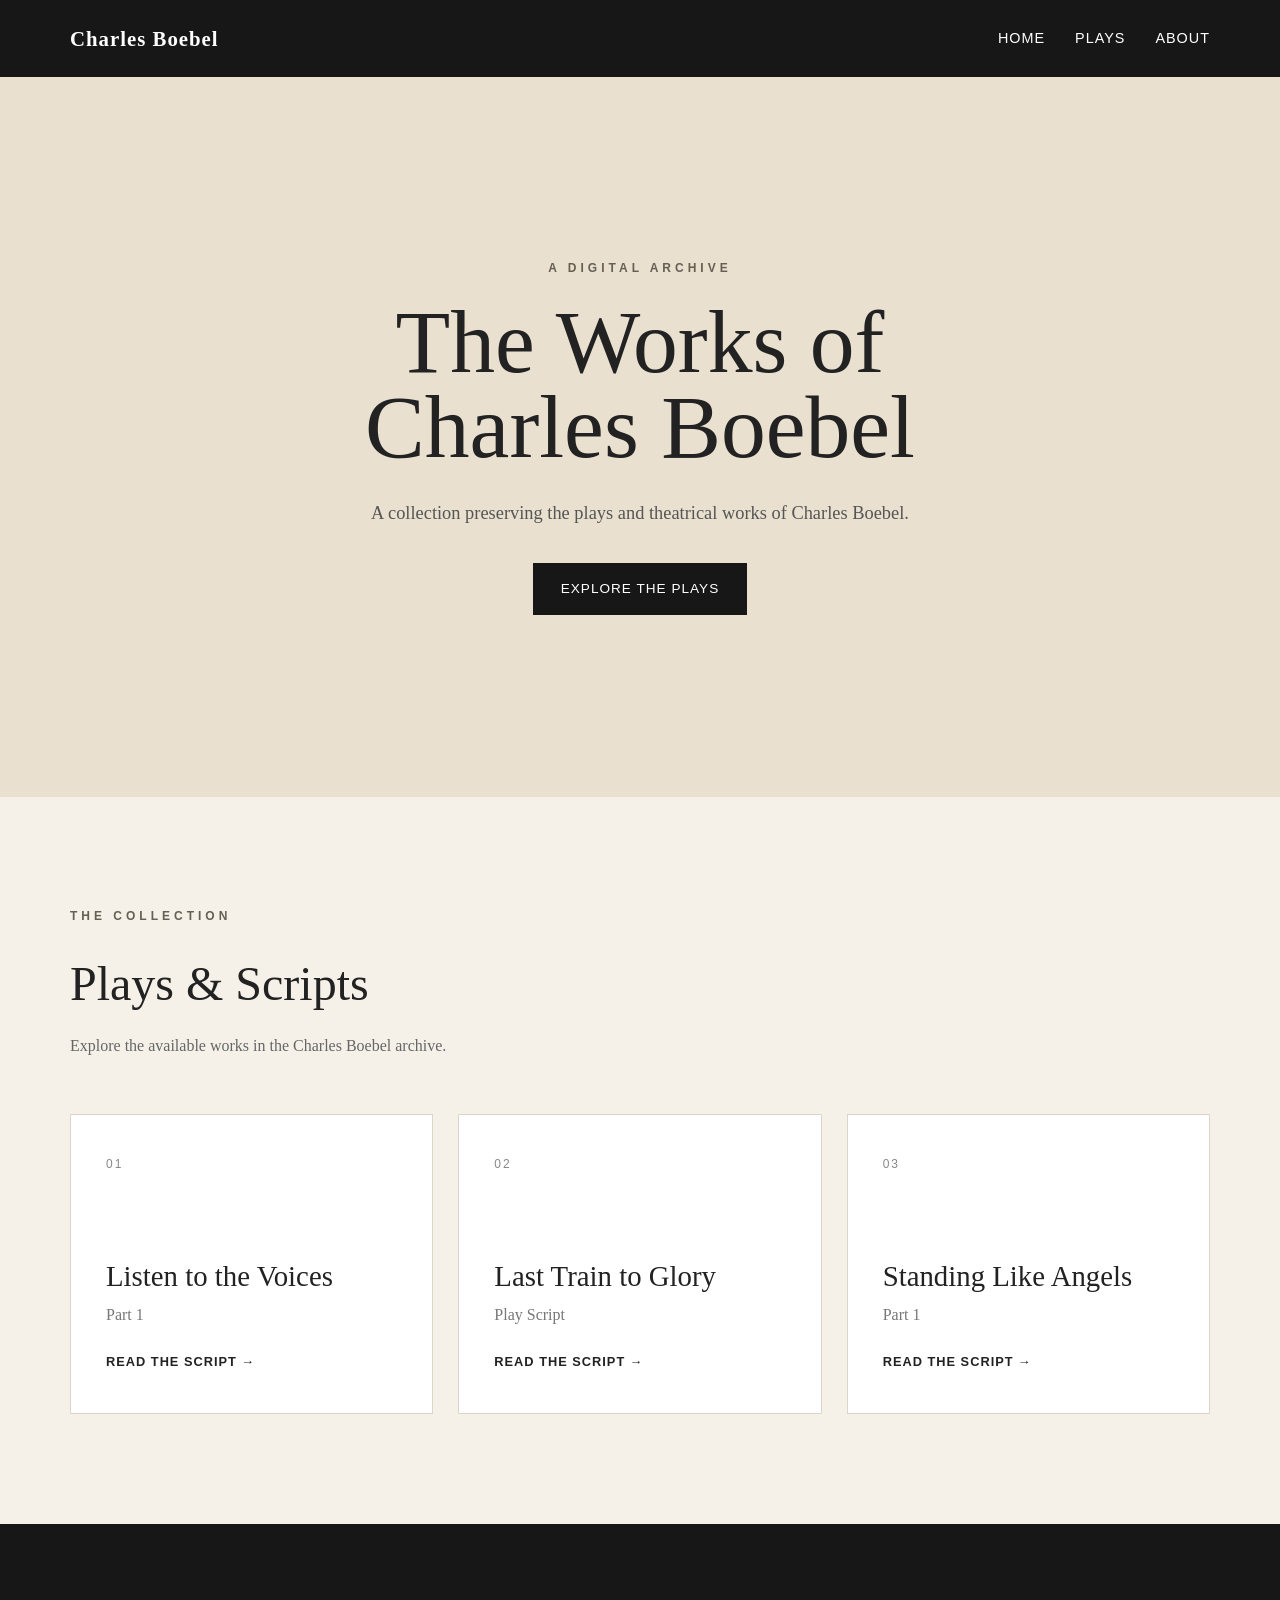
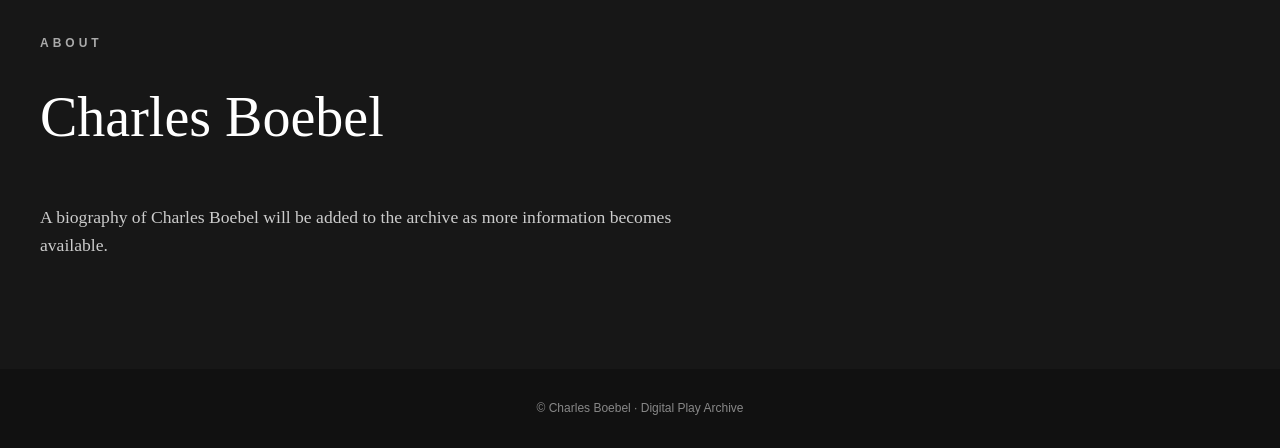
==== index.html @ 43d835ea "Add files via upload" ====
<!DOCTYPE html>
<html lang="en">
<head>
    <meta charset="UTF-8">
    <meta name="viewport" content="width=device-width, initial-scale=1.0">
    <title>The Works of Charles Boebel</title>
    <link rel="stylesheet" href="style.css">
</head>

<body>

    <header>
        <nav>
            <div class="logo">Charles Boebel</div>

            <div class="nav-links">
                <a href="#home">Home</a>
                <a href="#plays">Plays</a>
                <a href="#about">About</a>
            </div>
        </nav>
    </header>

    <main>

        <section id="home" class="hero">
            <div class="hero-content">
                <p class="eyebrow">A DIGITAL ARCHIVE</p>

                <h1>The Works of<br>Charles Boebel</h1>

                <p class="intro">
                    A collection preserving the plays and theatrical works
                    of Charles Boebel.
                </p>

                <a href="#plays" class="button">Explore the Plays</a>
            </div>
        </section>


        <section id="plays" class="plays-section">

            <div class="section-heading">
                <p class="eyebrow">THE COLLECTION</p>
                <h2>Plays & Scripts</h2>
                <p>
                    Explore the available works in the Charles Boebel archive.
                </p>
            </div>

            <div class="play-grid">

                <article class="play-card">
                    <div class="play-number">01</div>
                    <h3>Listen to the Voices</h3>
                    <p>Part 1</p>
                    <a href="plays/listen-to-the-voices. pdf" target="_blank">
                        Read the Script →
                    </a>
                </article>

                <article class="play-card">
                    <div class="play-number">02</div>
                    <h3>Last Train to Glory</h3>
                    <p>Play Script</p>
                    <a href="plays/last-train-to-glory. pdf" target="_blank">
                        Read the Script →
                    </a>
                </article>

                <article class="play-card">
                    <div class="play-number">03</div>
                    <h3>Standing Like Angels</h3>
                    <p>Part 1</p>
                    <a href="plays/standing-like-angels. pdf" target="_blank">
                        Read the Script →
                    </a>
                </article>

            </div>

        </section>


        <section id="about" class="about-section">

            <div class="section-heading">
                <p class="eyebrow">ABOUT</p>
                <h2>Charles Boebel</h2>
            </div>

            <div class="about-content">
                <p>
                    A biography of Charles Boebel will be added to the archive
                    as more information becomes available.
                </p>
            </div>

        </section>

    </main>


    <footer>
        <p>© Charles Boebel · Digital Play Archive</p>
    </footer>

</body>
</html>
---- style.css ----
/* ================================
   CHARLES BOEBEL DIGITAL ARCHIVE
   ================================ */

* {
    margin: 0;
    padding: 0;
    box-sizing: border-box;
}

html {
    scroll-behavior: smooth;
}

body {
    font-family: Georgia, "Times New Roman", serif;
    background: #f5f1e8;
    color: #222;
    line-height: 1.6;
}

/* Navigation */

header {
    background: #171717;
    color: white;
    position: sticky;
    top: 0;
    z-index: 100;
}

nav {
    max-width: 1200px;
    margin: auto;
    padding: 22px 30px;
    display: flex;
    justify-content: space-between;
    align-items: center;
}

.logo {
    font-size: 1.3rem;
    letter-spacing: 1px;
    font-weight: bold;
}

.nav-links {
    display: flex;
    gap: 30px;
}

.nav-links a {
    color: white;
    text-decoration: none;
    font-family: Arial, sans-serif;
    font-size: 0.9rem;
    letter-spacing: 1px;
    text-transform: uppercase;
}

.nav-links a:hover {
    opacity: 0.65;
}

/* Hero */

.hero {
    min-height: 80vh;
    display: flex;
    align-items: center;
    justify-content: center;
    text-align: center;
    padding: 80px 25px;
    background: #e9e0cf;
}

.hero-content {
    max-width: 850px;
}

.eyebrow {
    font-family: Arial, sans-serif;
    font-size: 0.75rem;
    letter-spacing: 4px;
    font-weight: bold;
    margin-bottom: 20px;
    color: #665f53;
}

.hero h1 {
    font-size: clamp(3rem, 7vw, 6.5rem);
    line-height: 0.95;
    font-weight: normal;
    margin-bottom: 30px;
}

.intro {
    max-width: 600px;
    margin: 0 auto 35px;
    font-size: 1.15rem;
    color: #555;
}

.button {
    display: inline-block;
    background: #171717;
    color: white;
    text-decoration: none;
    padding: 15px 28px;
    font-family: Arial, sans-serif;
    font-size: 0.85rem;
    letter-spacing: 1px;
    text-transform: uppercase;
}

.button:hover {
    background: #444;
}

/* Plays */

.plays-section {
    max-width: 1200px;
    margin: auto;
    padding: 110px 30px;
}

.section-heading {
    margin-bottom: 55px;
}

.section-heading h2 {
    font-size: 3rem;
    font-weight: normal;
    margin-bottom: 10px;
}

.section-heading > p:last-child {
    color: #666;
}

.play-grid {
    display: grid;
    grid-template-columns: repeat(3, 1fr);
    gap: 25px;
}

.play-card {
    background: #fff;
    padding: 40px 35px;
    min-height: 300px;
    display: flex;
    flex-direction: column;
    border: 1px solid #ddd5c7;
    transition: transform 0.2s ease, box-shadow 0.2s ease;
}

.play-card:hover {
    transform: translateY(-5px);
    box-shadow: 0 15px 30px rgba(0, 0, 0, 0.08);
}

.play-number {
    font-family: Arial, sans-serif;
    font-size: 0.75rem;
    letter-spacing: 2px;
    color: #888;
    margin-bottom: auto;
}

.play-card h3 {
    font-size: 1.8rem;
    font-weight: normal;
    line-height: 1.2;
    margin-bottom: 8px;
}

.play-card p {
    color: #777;
    margin-bottom: 25px;
}

.play-card a {
    color: #222;
    font-family: Arial, sans-serif;
    font-size: 0.8rem;
    font-weight: bold;
    text-decoration: none;
    letter-spacing: 1px;
    text-transform: uppercase;
}

.play-card a:hover {
    text-decoration: underline;
}

/* About */

.about-section {
    background: #171717;
    color: white;
    padding: 110px 30px;
}

.about-section .section-heading {
    max-width: 1200px;
    margin: auto auto 40px;
}

.about-section .eyebrow {
    color: #aaa;
}

.about-section h2 {
    font-size: 3.5rem;
}

.about-content {
    max-width: 1200px;
    margin: auto;
}

.about-content p {
    max-width: 650px;
    color: #ccc;
    font-size: 1.1rem;
}

/* Footer */

footer {
    background: #111;
    color: #888;
    text-align: center;
    padding: 30px;
    font-family: Arial, sans-serif;
    font-size: 0.75rem;
}

/* Mobile */

@media (max-width: 800px) {

    .nav-links {
        gap: 15px;
    }

    .play-grid {
        grid-template-columns: 1fr;
    }

    .hero {
        min-height: 70vh;
    }

    .hero h1 {
        font-size: 3.5rem;
    }

    .section-heading h2 {
        font-size: 2.5rem;
    }
}
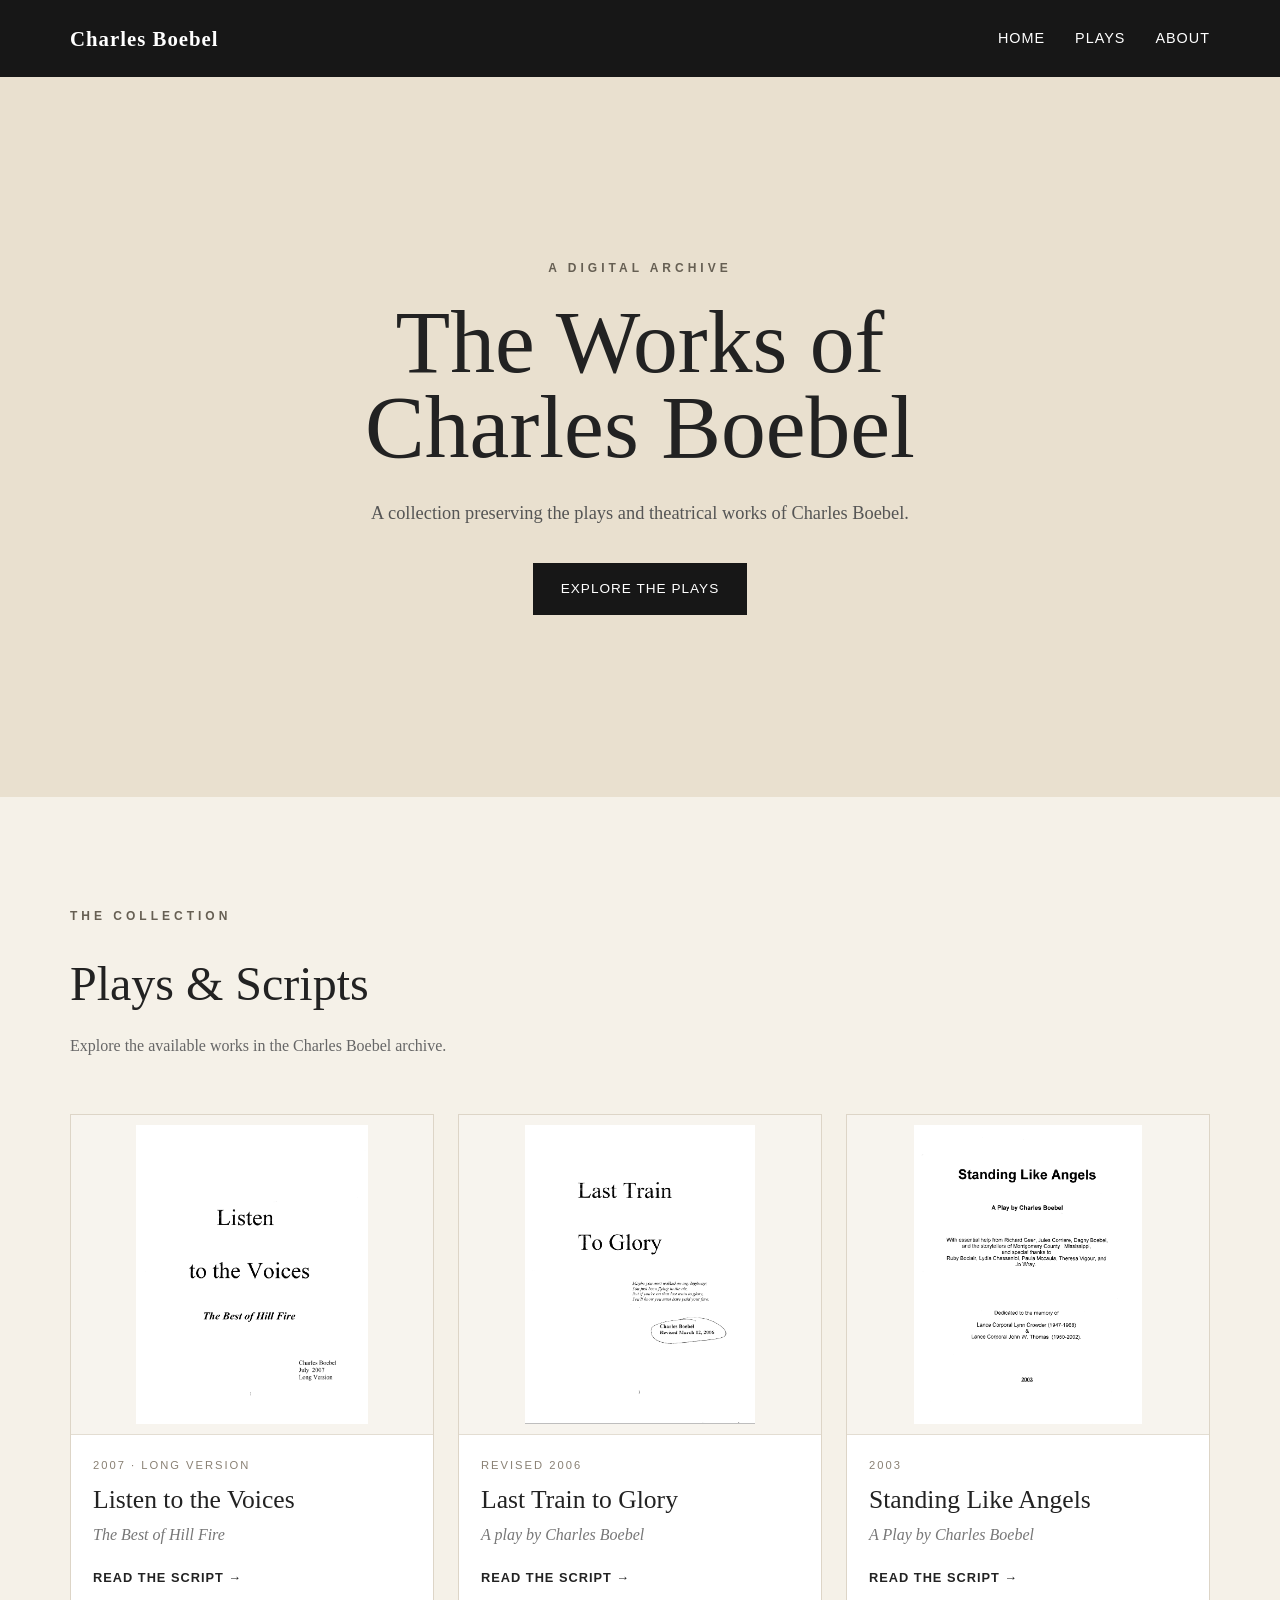
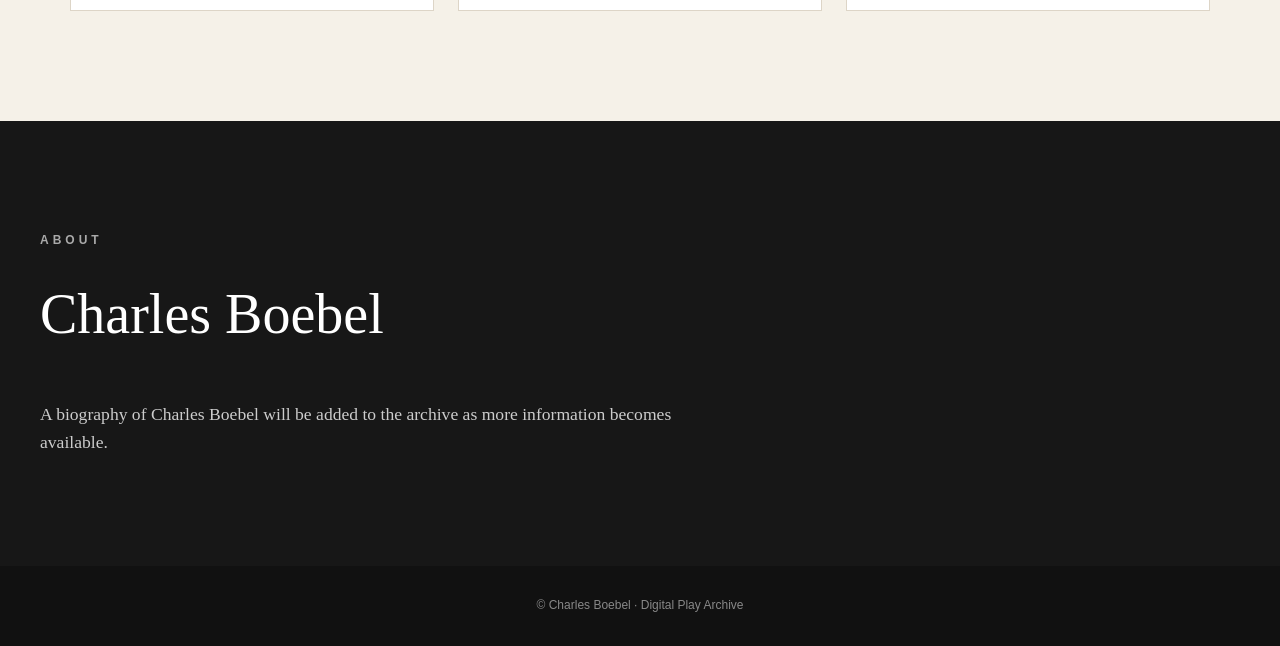
==== commit 2e7ed746: "Add files via upload Add script cover images and improve play archive layout" ====
--- a/index.html
+++ b/index.html
@@ -41,46 +41,73 @@
 
         <section id="plays" class="plays-section">
 
-            <div class="section-heading">
-                <p class="eyebrow">THE COLLECTION</p>
-                <h2>Plays & Scripts</h2>
-                <p>
-                    Explore the available works in the Charles Boebel archive.
-                </p>
+    <div class="section-heading">
+        <p class="eyebrow">THE COLLECTION</p>
+        <h2>Plays & Scripts</h2>
+        <p>
+            Explore the available works in the Charles Boebel archive.
+        </p>
+    </div>
+
+    <div class="play-grid">
+
+        <article class="play-card">
+            <img
+                src="images/listen-to-the-voices-cover.png"
+                alt="Cover page of Listen to the Voices by Charles Boebel"
+                class="play-cover"
+            >
+
+            <div class="play-card-content">
+                <p class="play-meta">2007 · Long Version</p>
+                <h3>Listen to the Voices</h3>
+                <p class="play-subtitle">The Best of Hill Fire</p>
+
+                <a href="plays/listen-to-the-voices.pdf" target="_blank">
+                    Read the Script →
+                </a>
             </div>
+        </article>
 
-            <div class="play-grid">
+        <article class="play-card">
+            <img
+                src="images/last-train-to-glory-cover.png"
+                alt="Cover page of Last Train to Glory by Charles Boebel"
+                class="play-cover"
+            >
 
-                <article class="play-card">
-                    <div class="play-number">01</div>
-                    <h3>Listen to the Voices</h3>
-                    <p>Part 1</p>
-                    <a href="plays/listen-to-the-voices. pdf" target="_blank">
-                        Read the Script →
-                    </a>
-                </article>
+            <div class="play-card-content">
+                <p class="play-meta">Revised 2006</p>
+                <h3>Last Train to Glory</h3>
+                <p class="play-subtitle">A play by Charles Boebel</p>
 
-                <article class="play-card">
-                    <div class="play-number">02</div>
-                    <h3>Last Train to Glory</h3>
-                    <p>Play Script</p>
-                    <a href="plays/last-train-to-glory. pdf" target="_blank">
-                        Read the Script →
-                    </a>
-                </article>
+                <a href="plays/last-train-to-glory.pdf" target="_blank">
+                    Read the Script →
+                </a>
+            </div>
+        </article>
 
-                <article class="play-card">
-                    <div class="play-number">03</div>
-                    <h3>Standing Like Angels</h3>
-                    <p>Part 1</p>
-                    <a href="plays/standing-like-angels. pdf" target="_blank">
-                        Read the Script →
-                    </a>
-                </article>
+        <article class="play-card">
+            <img
+                src="images/standing-like-angels-cover.png"
+                alt="Cover page of Standing Like Angels by Charles Boebel"
+                class="play-cover"
+            >
 
+            <div class="play-card-content">
+                <p class="play-meta">2003</p>
+                <h3>Standing Like Angels</h3>
+                <p class="play-subtitle">A Play by Charles Boebel</p>
+
+                <a href="plays/standing-like-angels.pdf" target="_blank">
+                    Read the Script →
+                </a>
             </div>
+        </article>
 
-        </section>
+    </div>
+
+</section>
 
 
         <section id="about" class="about-section">
--- a/style.css
+++ b/style.css
@@ -142,45 +142,64 @@
 .play-grid {
     display: grid;
     grid-template-columns: repeat(3, 1fr);
-    gap: 25px;
+    gap: 24px;
 }
 
 .play-card {
-    background: #fff;
-    padding: 40px 35px;
-    min-height: 300px;
+    background: white;
+    border: 1px solid #ddd5c7;
+    overflow: hidden;
     display: flex;
     flex-direction: column;
-    border: 1px solid #ddd5c7;
-    transition: transform 0.2s ease, box-shadow 0.2s ease;
+    transition: transform 0.25s ease, box-shadow 0.25s ease;
 }
 
 .play-card:hover {
     transform: translateY(-5px);
-    box-shadow: 0 15px 30px rgba(0, 0, 0, 0.08);
-}
-
-.play-number {
-    font-family: Arial, sans-serif;
-    font-size: 0.75rem;
+    box-shadow: 0 14px 30px rgba(0, 0, 0, 0.08);
+}
+
+.play-cover {
+    width: 100%;
+    height: 320px;
+    object-fit: contain;
+    background: #f7f4ee;
+    padding: 10px;
+    display: block;
+    border-bottom: 1px solid #e3ddd2;
+}
+
+.play-card-content {
+    padding: 22px;
+    display: flex;
+    flex-direction: column;
+    flex-grow: 1;
+}
+
+.play-meta {
+    font-family: Arial, sans-serif;
+    font-size: 0.7rem;
     letter-spacing: 2px;
-    color: #888;
-    margin-bottom: auto;
+    text-transform: uppercase;
+    color: #8a8174;
+    margin-bottom: 10px;
 }
 
 .play-card h3 {
-    font-size: 1.8rem;
+    font-size: 1.6rem;
     font-weight: normal;
-    line-height: 1.2;
+    line-height: 1.15;
     margin-bottom: 8px;
 }
 
-.play-card p {
+.play-subtitle {
     color: #777;
-    margin-bottom: 25px;
+    margin-bottom: 20px;
+    font-style: italic;
 }
 
 .play-card a {
+    margin-top: auto;
     color: #222;
     font-family: Arial, sans-serif;
     font-size: 0.8rem;
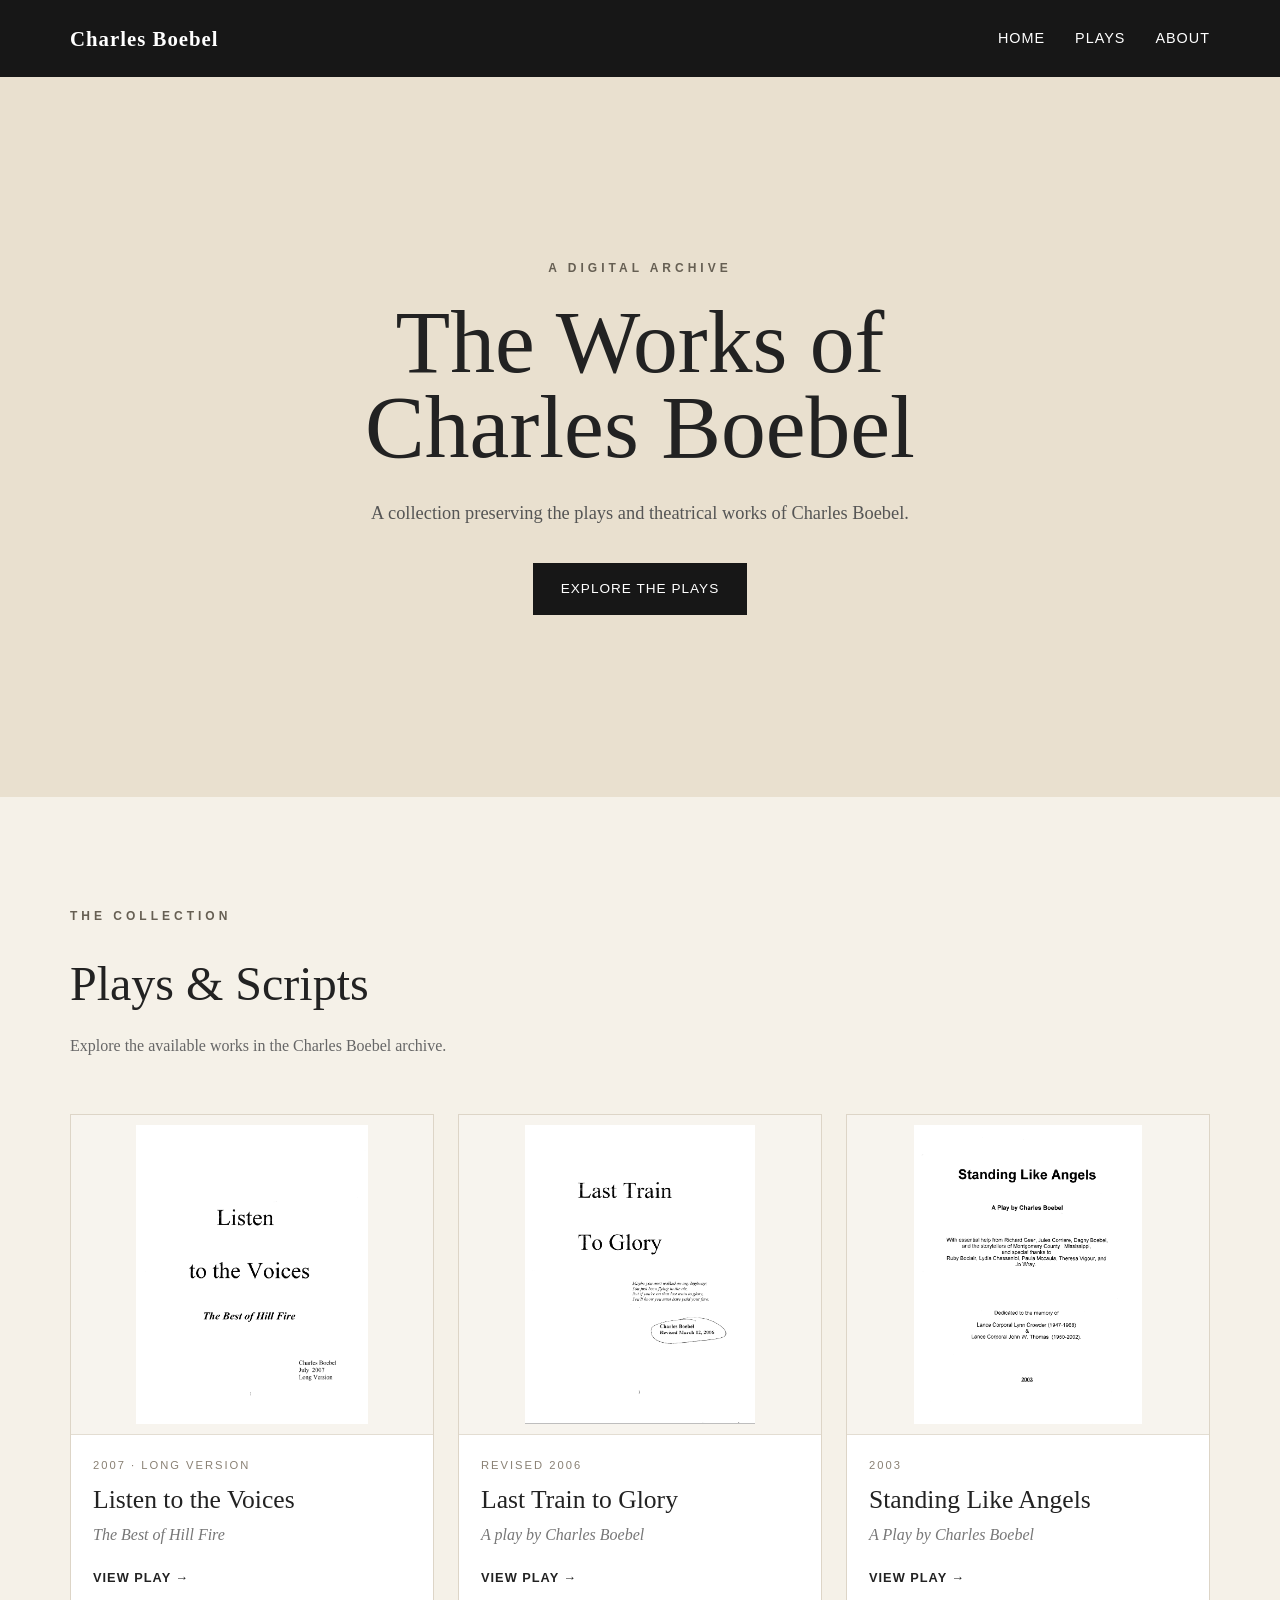
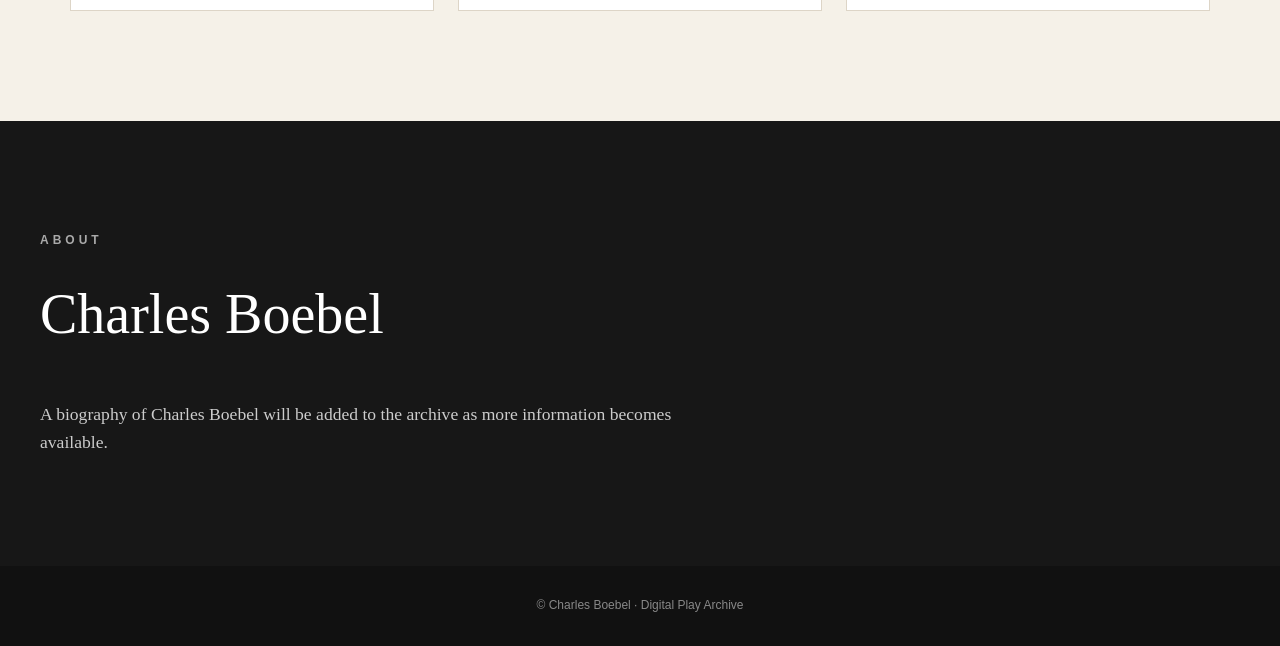
==== commit d50476d6: "Add individual archive pages for each play" ====
--- a/index.html
+++ b/index.html
@@ -4,7 +4,7 @@
     <meta charset="UTF-8">
     <meta name="viewport" content="width=device-width, initial-scale=1.0">
     <title>The Works of Charles Boebel</title>
-    <link rel="stylesheet" href="style.css">
+    <link rel="stylesheet" href="style.css?v=2">
 </head>
 
 <body>
@@ -63,8 +63,7 @@
                 <h3>Listen to the Voices</h3>
                 <p class="play-subtitle">The Best of Hill Fire</p>
 
-                <a href="plays/listen-to-the-voices.pdf" target="_blank">
-                    Read the Script →
+                <a href="listen-to-the-voices.html">View Play →</a>
                 </a>
             </div>
         </article>
@@ -81,8 +80,7 @@
                 <h3>Last Train to Glory</h3>
                 <p class="play-subtitle">A play by Charles Boebel</p>
 
-                <a href="plays/last-train-to-glory.pdf" target="_blank">
-                    Read the Script →
+                <a href="last-train-to-glory.html">View Play →</a>
                 </a>
             </div>
         </article>
@@ -99,8 +97,7 @@
                 <h3>Standing Like Angels</h3>
                 <p class="play-subtitle">A Play by Charles Boebel</p>
 
-                <a href="plays/standing-like-angels.pdf" target="_blank">
-                    Read the Script →
+                <a href="standing-like-angels.html">View Play →</a>
                 </a>
             </div>
         </article>
--- a/style.css
+++ b/style.css
@@ -255,6 +255,94 @@
     font-family: Arial, sans-serif;
     font-size: 0.75rem;
 }
+/* Individual Play Pages */
+
+.logo a {
+    color: white;
+    text-decoration: none;
+}
+
+.play-page {
+    background: #f5f1e8;
+    min-height: 100vh;
+}
+
+.play-detail {
+    max-width: 1100px;
+    margin: auto;
+    padding: 90px 30px 120px;
+    display: grid;
+    grid-template-columns: 0.8fr 1.2fr;
+    gap: 70px;
+    align-items: start;
+}
+
+.play-detail-cover img {
+    width: 100%;
+    max-width: 420px;
+    display: block;
+    margin: auto;
+    border: 1px solid #ddd5c7;
+    box-shadow: 0 18px 40px rgba(0, 0, 0, 0.08);
+}
+
+.play-detail-info h1 {
+    font-size: clamp(3rem, 6vw, 5.5rem);
+    font-weight: normal;
+    line-height: 0.95;
+    margin-bottom: 18px;
+}
+
+.play-detail-subtitle {
+    font-size: 1.35rem;
+    font-style: italic;
+    color: #666;
+    margin-bottom: 35px;
+}
+
+.play-facts {
+    padding: 25px 0;
+    border-top: 1px solid #d8d0c2;
+    border-bottom: 1px solid #d8d0c2;
+    margin-bottom: 40px;
+}
+
+.play-facts p {
+    margin-bottom: 8px;
+}
+
+.play-description h2 {
+    font-size: 2rem;
+    font-weight: normal;
+    margin-bottom: 15px;
+}
+
+.play-description p {
+    color: #666;
+    max-width: 600px;
+}
+
+.play-actions {
+    margin-top: 40px;
+    display: flex;
+    align-items: center;
+    gap: 25px;
+    flex-wrap: wrap;
+}
+
+.text-link {
+    color: #222;
+    text-decoration: none;
+    font-family: Arial, sans-serif;
+    font-size: 0.8rem;
+    font-weight: bold;
+    letter-spacing: 1px;
+    text-transform: uppercase;
+}
+
+.text-link:hover {
+    text-decoration: underline;
+}
 
 /* Mobile */
 
@@ -279,4 +367,18 @@
     .section-heading h2 {
         font-size: 2.5rem;
     }
+
+    .play-detail {
+    grid-template-columns: 1fr;
+    gap: 40px;
+    padding-top: 60px;
+}
+
+.play-detail-cover img {
+    max-width: 320px;
+}
+
+.play-detail-info h1 {
+    font-size: 3.2rem;
+}
 }
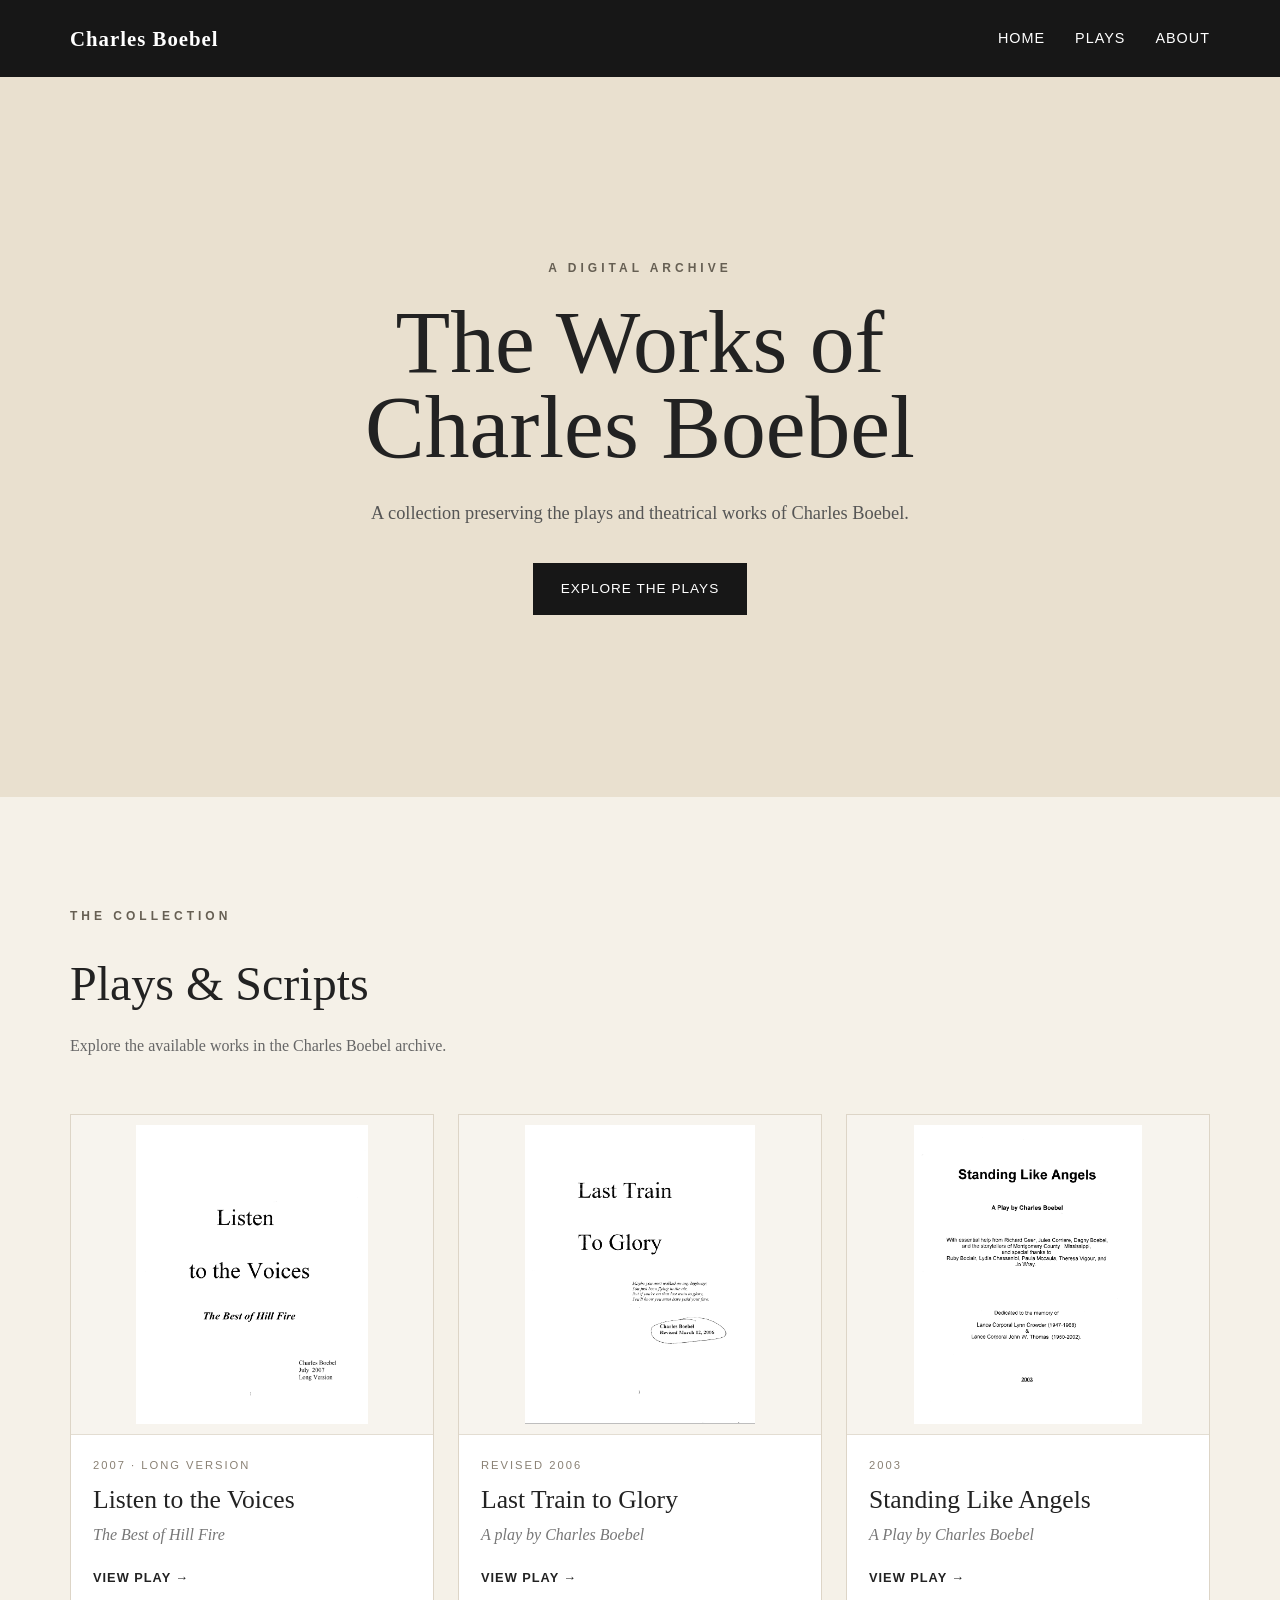
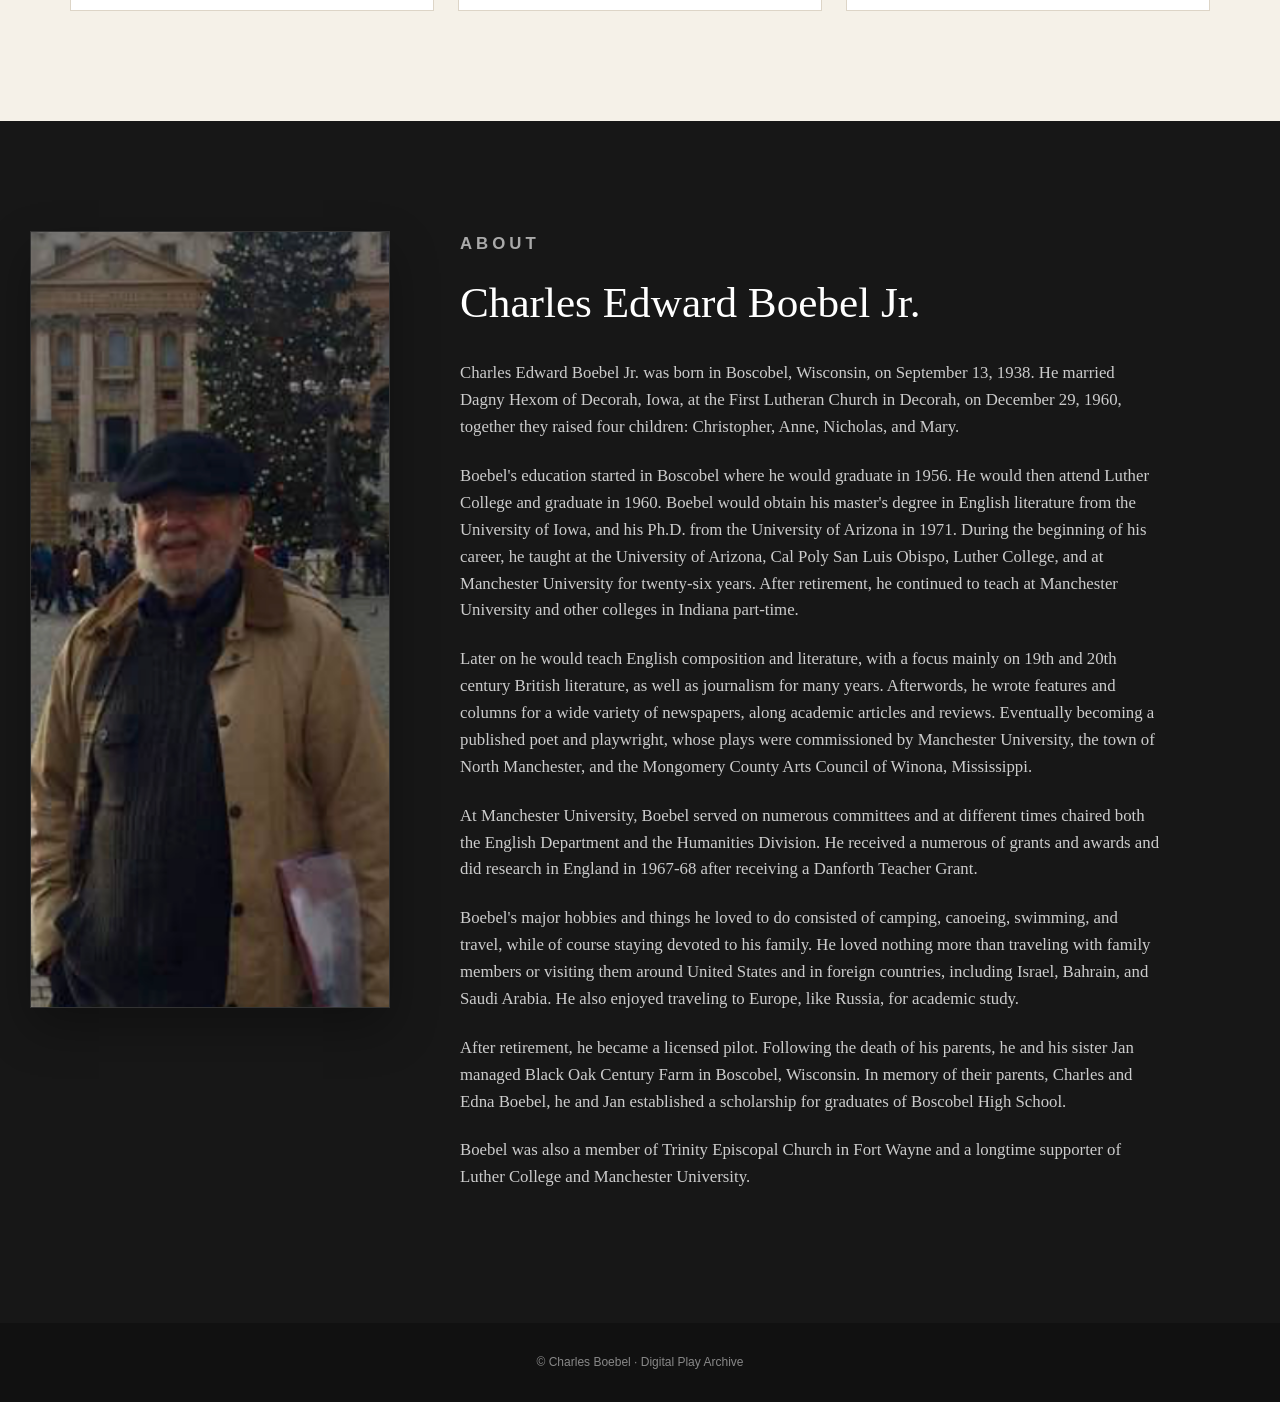
==== commit 750e6355: "Add biography and photo to About section" ====
--- a/index.html
+++ b/index.html
@@ -109,19 +109,83 @@
 
         <section id="about" class="about-section">
 
-            <div class="section-heading">
-                <p class="eyebrow">ABOUT</p>
-                <h2>Charles Boebel</h2>
-            </div>
+    <div class="about-wrapper">
 
-            <div class="about-content">
-                <p>
-                    A biography of Charles Boebel will be added to the archive
-                    as more information becomes available.
-                </p>
-            </div>
+        <div class="about-photo">
+            <img
+                src="images/charles-boebel.jpg"
+                alt="Charles Boebel"
+            >
+        </div>
 
-        </section>
+        <div class="about-text">
+
+            <p class="eyebrow">ABOUT</p>
+            <h2>Charles Edward Boebel Jr.</h2>
+
+            <p>
+                Charles Edward Boebel Jr. was born in Boscobel, Wisconsin, on September 13, 1938.
+                He married Dagny Hexom of Decorah, Iowa, at the First Lutheran Church in Decorah, 
+                on December 29, 1960, together they raised four children: Christopher, Anne, 
+                Nicholas, and Mary.
+            </p>
+
+            <p>
+                Boebel's education started in Boscobel where he would graduate in 1956.
+                He would then attend Luther College and graduate in 1960. Boebel would
+                obtain his master's degree in English literature from the University of
+                Iowa, and his Ph.D. from the University of Arizona in 1971. During the
+                beginning of his career, he taught at the University of Arizona, Cal 
+                Poly San Luis Obispo, Luther College, and at Manchester University for
+                twenty-six years. After retirement, he continued to teach at Manchester
+                University and other colleges in Indiana part-time.
+            </p>
+
+            <p>
+                Later on he would teach English composition and literature, with a focus mainly 
+                on 19th and 20th century British literature, as well as journalism for many years.
+                Afterwords, he wrote features and columns for a wide variety of newspapers, along 
+                academic articles and reviews. Eventually becoming a published poet and playwright, 
+                whose plays were commissioned by Manchester University, the town of North Manchester, 
+                and the Mongomery County Arts Council of Winona, Mississippi.
+            </p>
+
+            <p>
+                At Manchester University, Boebel served on numerous committees
+                and at different times chaired both the English Department and
+                the Humanities Division. He received a numerous of grants and awards
+                and did research in England in 1967-68 after receiving a Danforth 
+                Teacher Grant.
+            </p>
+
+            <p>
+                Boebel's major hobbies and things he loved to do consisted of  
+                camping, canoeing, swimming, and travel, while of course staying
+                devoted to his family. He loved nothing more than traveling with 
+                family members or visiting them around United States and in foreign 
+                countries, including Israel, Bahrain, and Saudi Arabia. He also enjoyed 
+                traveling to Europe, like Russia, for academic study.
+            </p>
+
+            <p>
+                After retirement, he became a licensed pilot. Following the death
+                of his parents, he and his sister Jan managed Black Oak Century
+                Farm in Boscobel, Wisconsin. In memory of their parents, Charles
+                and Edna Boebel, he and Jan established a scholarship for
+                graduates of Boscobel High School.
+            </p>
+
+            <p>
+                Boebel was also a member of Trinity Episcopal Church in Fort Wayne
+                and a longtime supporter of Luther College and Manchester
+                University.
+            </p>
+
+        </div>
+
+    </div>
+
+</section>
 
     </main>
 
--- a/style.css
+++ b/style.css
@@ -221,28 +221,44 @@
     padding: 110px 30px;
 }
 
-.about-section .section-heading {
+.about-wrapper {
     max-width: 1200px;
-    margin: auto auto 40px;
-}
-
-.about-section .eyebrow {
+    margin: auto;
+    display: grid;
+    grid-template-columns: 0.8fr 1.4fr;
+    gap: 70px;
+    align-items: start;
+}
+
+.about-photo img {
+    width: 100%;
+    max-width: 380px;
+    display: block;
+    margin: auto;
+    border: 1px solid #333;
+    box-shadow: 0 20px 45px rgba(0, 0, 0, 0.3);
+}
+
+.about-text .eyebrow {
     color: #aaa;
 }
 
-.about-section h2 {
+.about-text h2 {
     font-size: 3.5rem;
-}
-
-.about-content {
-    max-width: 1200px;
-    margin: auto;
-}
-
-.about-content p {
-    max-width: 650px;
+    font-weight: normal;
+    line-height: 1.05;
+    margin-bottom: 35px;
+}
+
+.about-text {
+    max-width: 700px;
+}
+
+.about-text p {
     color: #ccc;
-    font-size: 1.1rem;
+    font-size: 1.05rem;
+    margin-bottom: 22px;
+    max-width: 760px;
 }
 
 /* Footer */
@@ -381,4 +397,25 @@
 .play-detail-info h1 {
     font-size: 3.2rem;
 }
+}
+.about-wrapper {
+    max-width: 1250px;
+    margin: 0 auto;
+    display: grid;
+    grid-template-columns: 360px 1fr;
+    gap: 70px;
+    align-items: start;
+}
+
+.about-photo img {
+    width: 100%;
+    max-width: 360px;
+    height: auto;
+    display: block;
+    border: 1px solid #333;
+    box-shadow: 0 20px 45px rgba(0, 0, 0, 0.3);
+}
+
+.about-text h2 {
+    font-size: 2.7rem;
 }
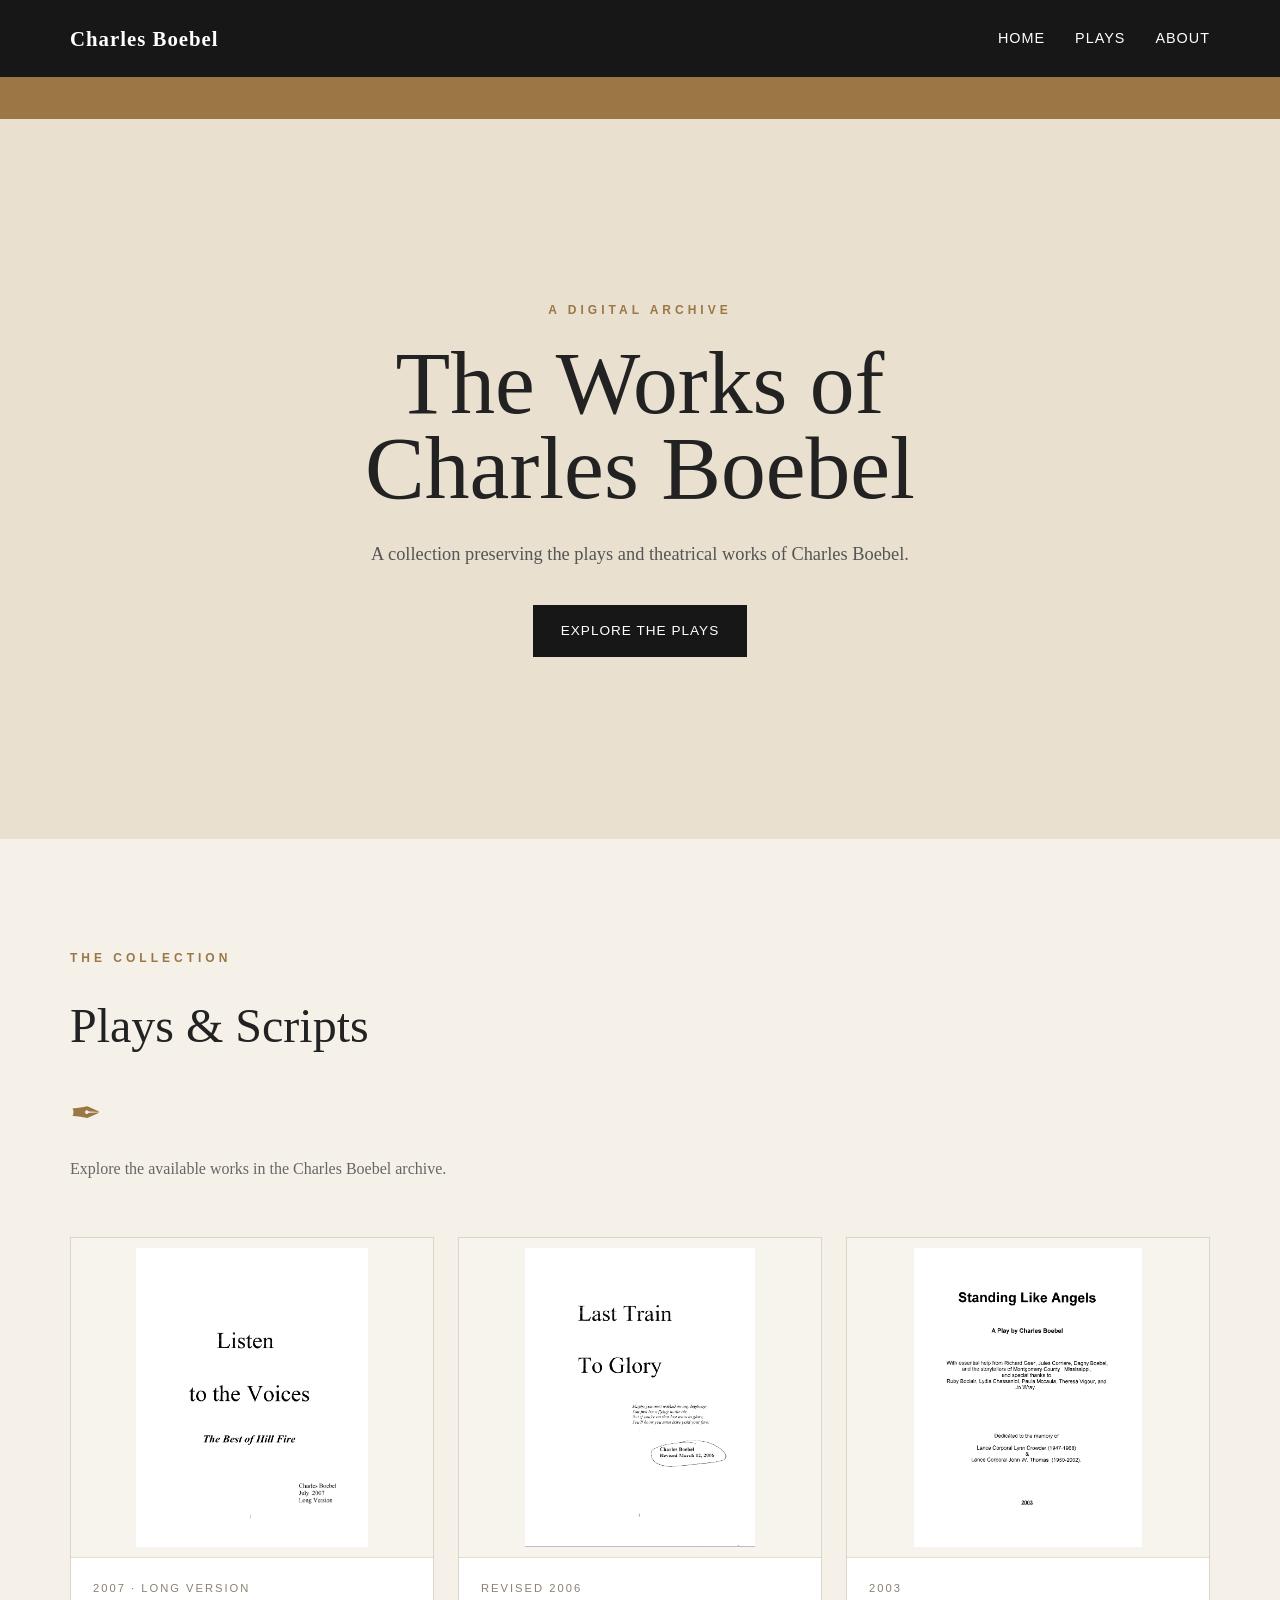
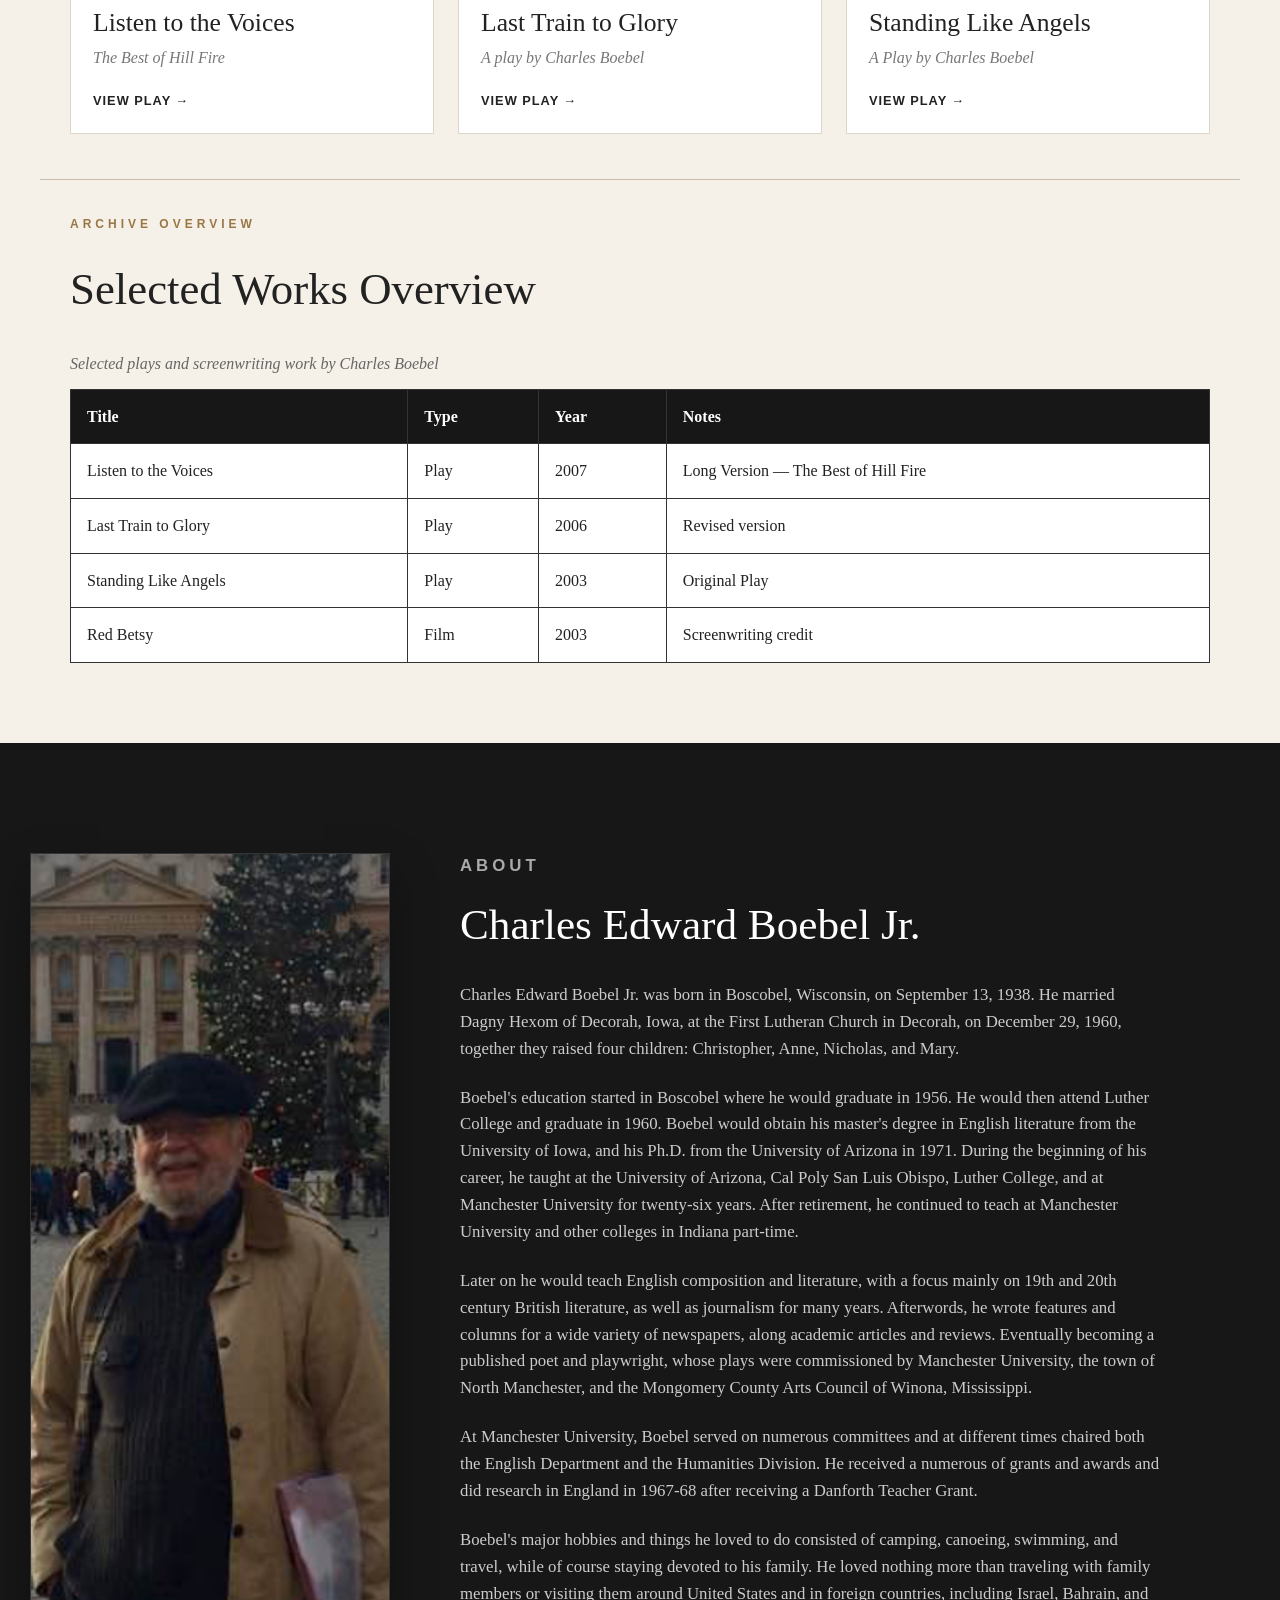
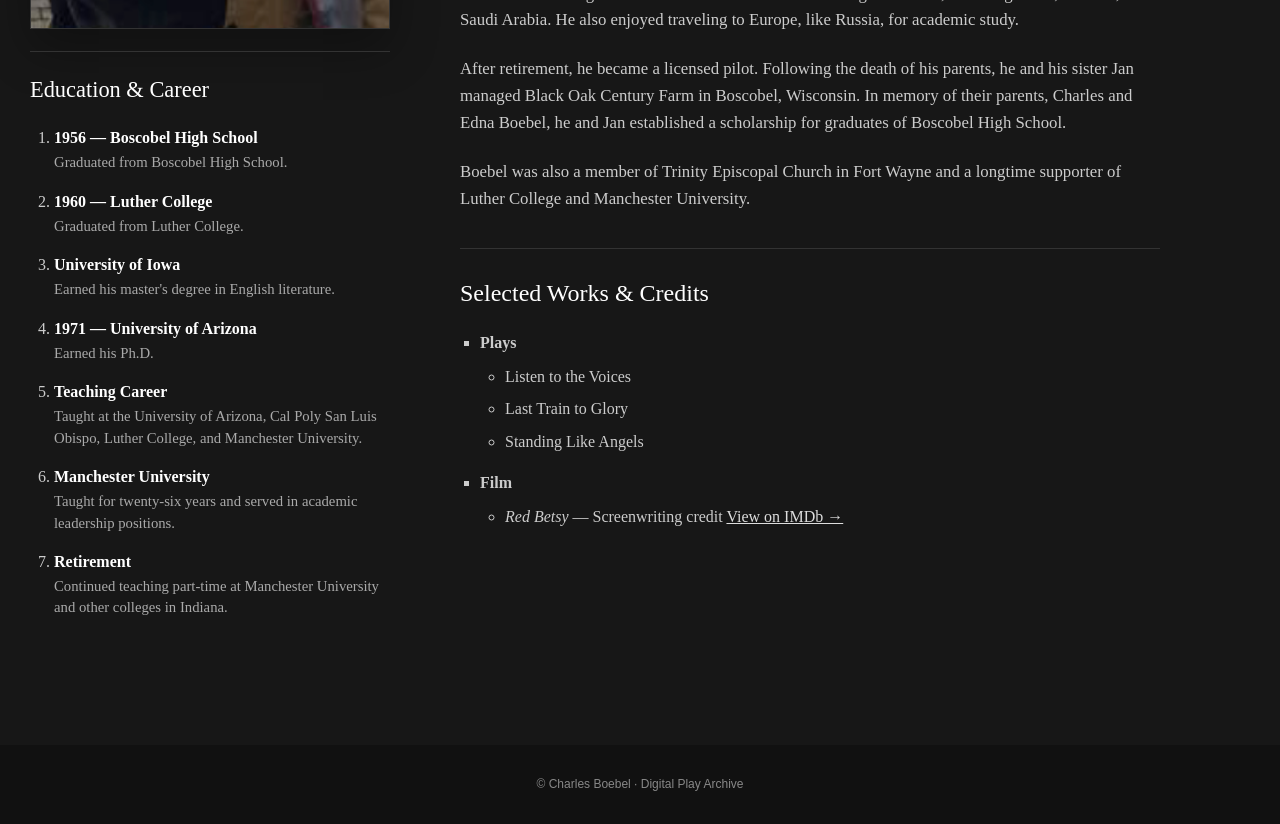
==== commit b3d2ea62: "Update archive layout and assignment features" ====
--- a/index.html
+++ b/index.html
@@ -21,6 +21,12 @@
         </nav>
     </header>
 
+    <div class="marquee-banner">
+    <div class="marquee-text">
+        Charles Boebel Digital Play Archive • Preserving Plays, Screenwriting, and Literary Work •
+    </div>
+</div>
+
     <main>
 
         <section id="home" class="hero">
@@ -44,6 +50,9 @@
     <div class="section-heading">
         <p class="eyebrow">THE COLLECTION</p>
         <h2>Plays & Scripts</h2>
+
+        <div class="animated-clipart" aria-label="Animated writing pencil">✒</div>
+
         <p>
             Explore the available works in the Charles Boebel archive.
         </p>
@@ -106,6 +115,56 @@
 
 </section>
 
+<hr class="section-divider">
+
+<section class="works-table-section">
+    <p class="eyebrow">ARCHIVE OVERVIEW</p>
+    <h2>Selected Works Overview</h2>
+
+    <table class="works-table">
+        <caption>Selected plays and screenwriting work by Charles Boebel</caption>
+
+        <thead>
+            <tr>
+                <th>Title</th>
+                <th>Type</th>
+                <th>Year</th>
+                <th>Notes</th>
+            </tr>
+        </thead>
+
+        <tbody>
+            <tr>
+                <td>Listen to the Voices</td>
+                <td>Play</td>
+                <td>2007</td>
+                <td>Long Version — The Best of Hill Fire</td>
+            </tr>
+
+            <tr>
+                <td>Last Train to Glory</td>
+                <td>Play</td>
+                <td>2006</td>
+                <td>Revised version</td>
+            </tr>
+
+            <tr>
+                <td>Standing Like Angels</td>
+                <td>Play</td>
+                <td>2003</td>
+                <td>Original Play</td>
+            </tr>
+
+            <tr>
+                <td>Red Betsy</td>
+                <td>Film</td>
+                <td>2003</td>
+                <td>Screenwriting credit</td>
+            </tr>
+        </tbody>
+    </table>
+</section>
+
 
         <section id="about" class="about-section">
 
@@ -116,6 +175,46 @@
                 src="images/charles-boebel.jpg"
                 alt="Charles Boebel"
             >
+            <div class="career-timeline">
+    <h3>Education & Career</h3>
+
+    <ol>
+        <li>
+            <strong>1956 — Boscobel High School</strong>
+            <span>Graduated from Boscobel High School.</span>
+        </li>
+
+        <li>
+            <strong>1960 — Luther College</strong>
+            <span>Graduated from Luther College.</span>
+        </li>
+
+        <li>
+            <strong>University of Iowa</strong>
+            <span>Earned his master's degree in English literature.</span>
+        </li>
+
+        <li>
+            <strong>1971 — University of Arizona</strong>
+            <span>Earned his Ph.D.</span>
+        </li>
+
+        <li>
+            <strong>Teaching Career</strong>
+            <span>Taught at the University of Arizona, Cal Poly San Luis Obispo, Luther College, and Manchester University.</span>
+        </li>
+
+        <li>
+            <strong>Manchester University</strong>
+            <span>Taught for twenty-six years and served in academic leadership positions.</span>
+        </li>
+
+        <li>
+            <strong>Retirement</strong>
+            <span>Continued teaching part-time at Manchester University and other colleges in Indiana.</span>
+        </li>
+    </ol>
+</div>
         </div>
 
         <div class="about-text">
@@ -181,6 +280,37 @@
                 University.
             </p>
 
+            <div class="selected-works">
+
+    <h3>Selected Works & Credits</h3>
+
+    <ul>
+        <li>
+            <strong>Plays</strong>
+            <ul>
+                <li>Listen to the Voices</li>
+                <li>Last Train to Glory</li>
+                <li>Standing Like Angels</li>
+            </ul>
+        </li>
+
+        <li>
+            <strong>Film</strong>
+            <ul>
+                <li>
+                    <em>Red Betsy</em> — Screenwriting credit
+                    <a href="https://www.imdb.com/title/tt0284426/"
+                       target="_blank"
+                       rel="noopener noreferrer">
+                        View on IMDb →
+                    </a>
+                </li>
+            </ul>
+        </li>
+    </ul>
+
+</div>
+
         </div>
 
     </div>
--- a/style.css
+++ b/style.css
@@ -122,7 +122,7 @@
 .plays-section {
     max-width: 1200px;
     margin: auto;
-    padding: 110px 30px;
+    padding: 110px 30px 45px;
 }
 
 .section-heading {
@@ -213,6 +213,51 @@
     text-decoration: underline;
 }
 
+/* Works Table */
+
+.works-table-section {
+    max-width: 1200px;
+    margin: auto;
+    padding: 35px 30px 80px;
+}
+
+.works-table-section h2 {
+    font-size: 2.8rem;
+    font-weight: normal;
+    margin-bottom: 10px;
+}
+
+.works-table {
+    width: 100%;
+    border-collapse: collapse;
+    margin-top: 25px;
+    background: white;
+}
+
+.works-table th,
+.works-table td {
+    border: 1px solid #333;
+    padding: 14px 16px;
+    text-align: left;
+}
+
+.works-table th {
+    background: #171717;
+    color: white;
+}
+
+.works-table td {
+    color: #222;
+}
+
+.works-table caption {
+    caption-side: top;
+    text-align: left;
+    margin-bottom: 12px;
+    font-style: italic;
+    color: #666;
+}
+
 /* About */
 
 .about-section {
@@ -259,6 +304,80 @@
     font-size: 1.05rem;
     margin-bottom: 22px;
     max-width: 760px;
+}
+
+.selected-works {
+    margin-top: 35px;
+    padding-top: 25px;
+    border-top: 1px solid #333;
+}
+
+.selected-works h3 {
+    font-size: 1.5rem;
+    font-weight: normal;
+    margin-bottom: 18px;
+}
+
+.selected-works > ul {
+    list-style-type: square;
+    padding-left: 20px;
+}
+
+.selected-works ul ul {
+    list-style-type: circle;
+    margin-top: 8px;
+    margin-bottom: 16px;
+    padding-left: 25px;
+}
+
+.selected-works li {
+    margin-bottom: 7px;
+    color: #ccc;
+}
+
+.selected-works a {
+    color: #ddd;
+    text-decoration: underline;
+}
+
+.selected-works a:hover {
+    color: white;
+}
+
+/* Education & Career Timeline */
+
+.career-timeline {
+    margin-top: 22px;
+    padding-top: 20px;
+    border-top: 1px solid #333;
+}
+
+.career-timeline h3 {
+    font-size: 1.4rem;
+    font-weight: normal;
+    margin-bottom: 18px;
+}
+
+.career-timeline ol {
+    padding-left: 24px;
+}
+
+.career-timeline li {
+    margin-bottom: 16px;
+    color: #ccc;
+    line-height: 1.45;
+}
+
+.career-timeline strong {
+    display: block;
+    color: white;
+    margin-bottom: 3px;
+}
+
+.career-timeline span {
+    display: block;
+    color: #aaa;
+    font-size: 0.92rem;
 }
 
 /* Footer */
@@ -418,4 +537,63 @@
 
 .about-text h2 {
     font-size: 2.7rem;
+}
+
+/* Colored archive labels */
+.eyebrow {
+    color: #9a7745;
+}
+
+/* Horizontal Rule */
+
+.section-divider {
+    border: none;
+    border-top: 1px solid #c9bda9;
+    max-width: 1200px;
+    margin: 0 auto;
+}
+
+/* Animated Clip Art */
+.animated-clipart {
+    display: inline-block;
+    font-size: 2.4rem;
+    color: #9a7745;
+    margin: 8px 0 12px;
+    animation: writingMotion 2s ease-in-out infinite;
+}
+
+@keyframes writingMotion {
+    0%, 100% {
+        transform: translateX(0) rotate(0deg);
+    }
+
+    50% {
+        transform: translateX(15px) rotate(-8deg);
+    }
+}
+
+/* Marquee Banner */
+.marquee-banner {
+    width: 100%;
+    overflow: hidden;
+    background: #9a7745;
+    color: white;
+    padding: 8px 0;
+    white-space: nowrap;
+}
+
+.marquee-text {
+    display: inline-block;
+    padding-left: 100%;
+    animation: marquee 15s linear infinite;
+}
+
+@keyframes marquee {
+    from {
+        transform: translateX(0);
+    }
+
+    to {
+        transform: translateX(-100%);
+    }
 }
